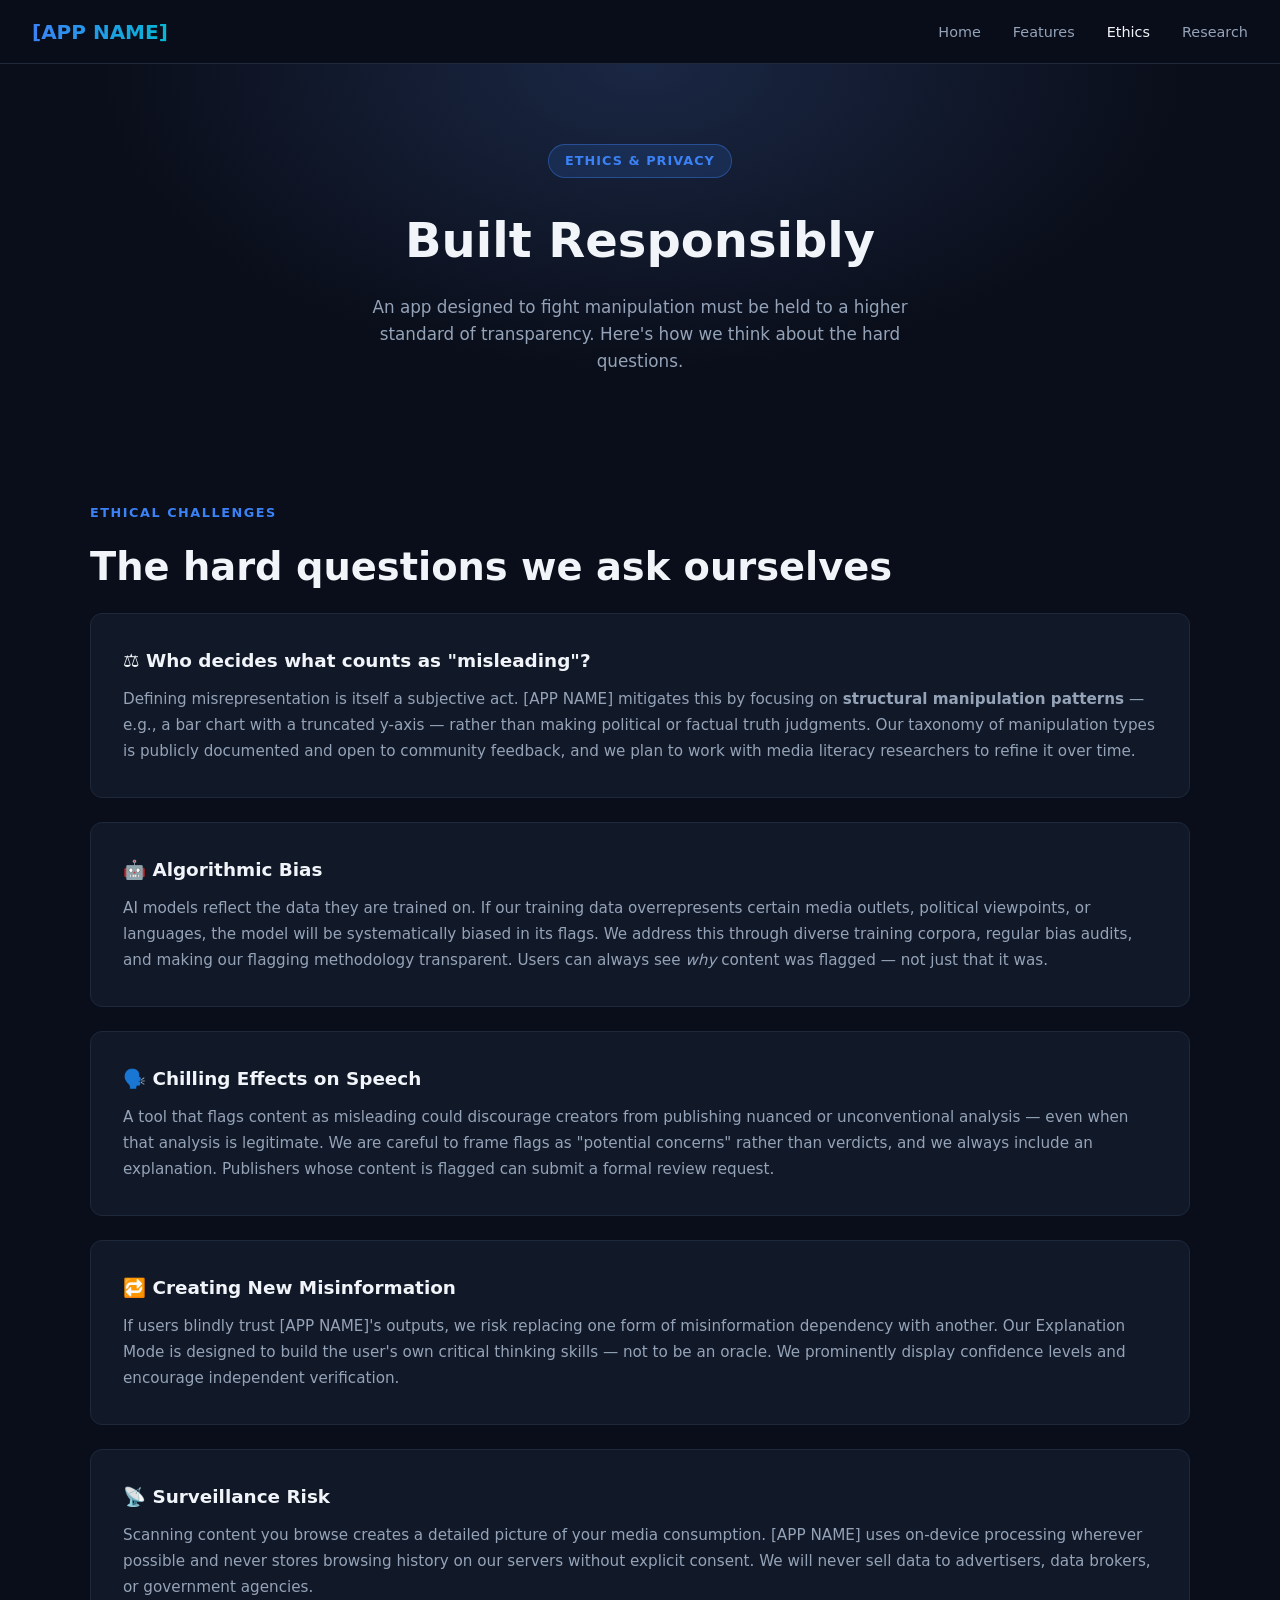
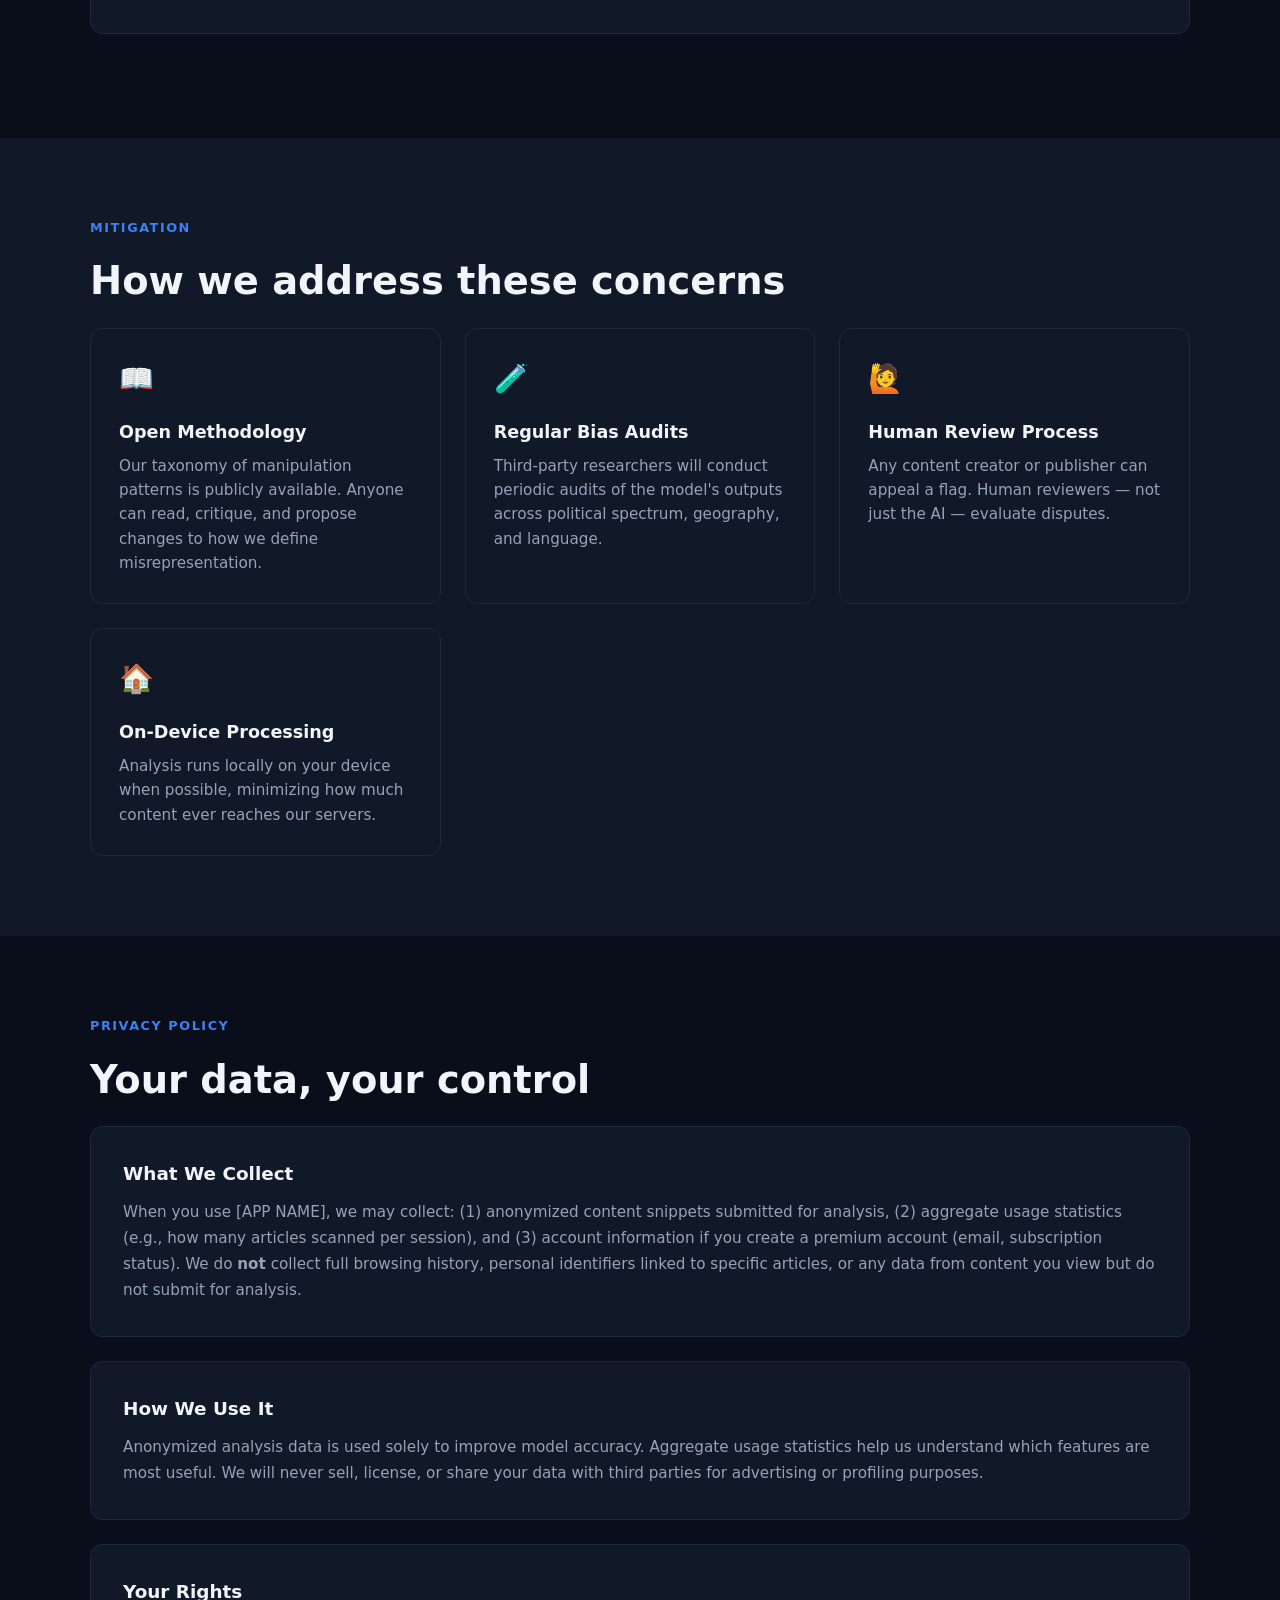
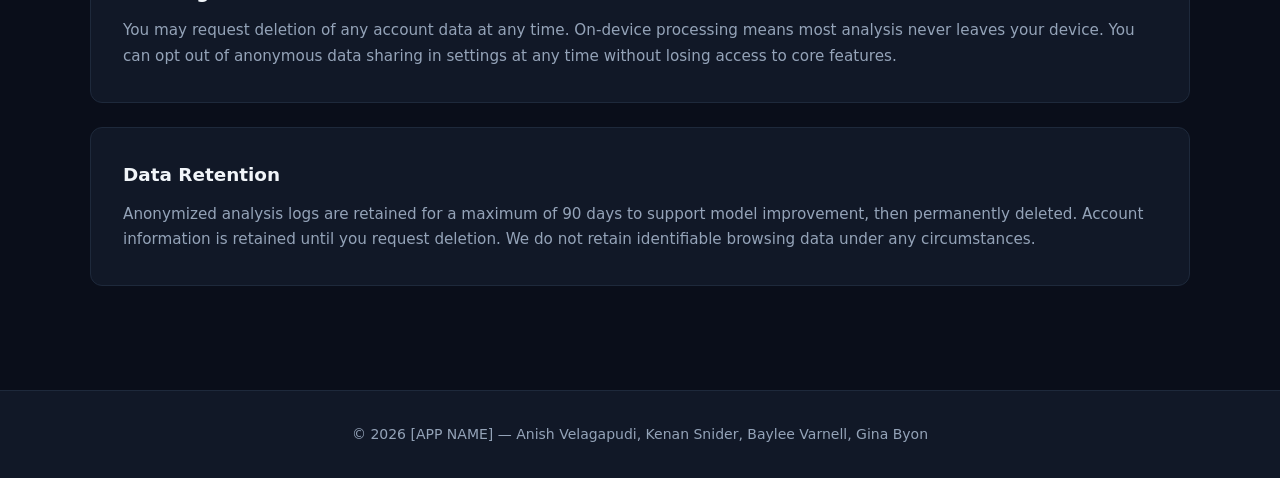
==== ethics.html @ 16d5914a "first commit" ====
<!DOCTYPE html>
<html lang="en">
<head>
  <meta charset="UTF-8" />
  <meta name="viewport" content="width=device-width, initial-scale=1.0" />
  <title>Ethics &amp; Privacy — [APP NAME]</title>
  <link rel="stylesheet" href="style.css" />
</head>
<body>

  <nav>
    <a href="index.html" class="nav-logo">[APP NAME]</a>
    <ul class="nav-links">
      <li><a href="index.html">Home</a></li>
      <li><a href="features.html">Features</a></li>
      <li><a href="ethics.html" class="active">Ethics</a></li>
      <li><a href="research.html">Research</a></li>
    </ul>
  </nav>

  <div class="page-header">
    <div class="hero-badge">Ethics &amp; Privacy</div>
    <h1>Built Responsibly</h1>
    <p>
      An app designed to fight manipulation must be held to a higher standard of transparency.
      Here's how we think about the hard questions.
    </p>
  </div>

  <!-- ETHICAL CHALLENGES -->
  <section>
    <div class="section-inner">
      <p class="section-label">Ethical Challenges</p>
      <h2 class="section-title">The hard questions we ask ourselves</h2>

      <div class="ethics-block">
        <h3>⚖️ Who decides what counts as "misleading"?</h3>
        <p>
          Defining misrepresentation is itself a subjective act. [APP NAME] mitigates this by focusing
          on <strong>structural manipulation patterns</strong> — e.g., a bar chart with a truncated y-axis — rather
          than making political or factual truth judgments. Our taxonomy of manipulation types is
          publicly documented and open to community feedback, and we plan to work with media
          literacy researchers to refine it over time.
        </p>
      </div>

      <div class="ethics-block">
        <h3>🤖 Algorithmic Bias</h3>
        <p>
          AI models reflect the data they are trained on. If our training data overrepresents certain
          media outlets, political viewpoints, or languages, the model will be systematically biased
          in its flags. We address this through diverse training corpora, regular bias audits, and
          making our flagging methodology transparent. Users can always see <em>why</em> content was flagged —
          not just that it was.
        </p>
      </div>

      <div class="ethics-block">
        <h3>🗣️ Chilling Effects on Speech</h3>
        <p>
          A tool that flags content as misleading could discourage creators from publishing nuanced or
          unconventional analysis — even when that analysis is legitimate. We are careful to frame
          flags as "potential concerns" rather than verdicts, and we always include an explanation.
          Publishers whose content is flagged can submit a formal review request.
        </p>
      </div>

      <div class="ethics-block">
        <h3>🔁 Creating New Misinformation</h3>
        <p>
          If users blindly trust [APP NAME]'s outputs, we risk replacing one form of misinformation
          dependency with another. Our Explanation Mode is designed to build the user's own critical
          thinking skills — not to be an oracle. We prominently display confidence levels and
          encourage independent verification.
        </p>
      </div>

      <div class="ethics-block">
        <h3>📡 Surveillance Risk</h3>
        <p>
          Scanning content you browse creates a detailed picture of your media consumption. [APP NAME]
          uses on-device processing wherever possible and never stores browsing history on our servers
          without explicit consent. We will never sell data to advertisers, data brokers, or
          government agencies.
        </p>
      </div>
    </div>
  </section>

  <!-- MITIGATION STRATEGIES -->
  <section class="alt-bg">
    <div class="section-inner">
      <p class="section-label">Mitigation</p>
      <h2 class="section-title">How we address these concerns</h2>
      <div class="card-grid">
        <div class="card">
          <div class="card-icon">📖</div>
          <h3>Open Methodology</h3>
          <p>Our taxonomy of manipulation patterns is publicly available. Anyone can read, critique, and propose changes to how we define misrepresentation.</p>
        </div>
        <div class="card">
          <div class="card-icon">🧪</div>
          <h3>Regular Bias Audits</h3>
          <p>Third-party researchers will conduct periodic audits of the model's outputs across political spectrum, geography, and language.</p>
        </div>
        <div class="card">
          <div class="card-icon">🙋</div>
          <h3>Human Review Process</h3>
          <p>Any content creator or publisher can appeal a flag. Human reviewers — not just the AI — evaluate disputes.</p>
        </div>
        <div class="card">
          <div class="card-icon">🏠</div>
          <h3>On-Device Processing</h3>
          <p>Analysis runs locally on your device when possible, minimizing how much content ever reaches our servers.</p>
        </div>
      </div>
    </div>
  </section>

  <!-- PRIVACY POLICY -->
  <section>
    <div class="section-inner">
      <p class="section-label">Privacy Policy</p>
      <h2 class="section-title">Your data, your control</h2>

      <div class="ethics-block">
        <h3>What We Collect</h3>
        <p>
          When you use [APP NAME], we may collect: (1) anonymized content snippets submitted for analysis,
          (2) aggregate usage statistics (e.g., how many articles scanned per session), and (3) account
          information if you create a premium account (email, subscription status). We do <strong>not</strong>
          collect full browsing history, personal identifiers linked to specific articles, or any data
          from content you view but do not submit for analysis.
        </p>
      </div>

      <div class="ethics-block">
        <h3>How We Use It</h3>
        <p>
          Anonymized analysis data is used solely to improve model accuracy. Aggregate usage statistics
          help us understand which features are most useful. We will never sell, license, or share
          your data with third parties for advertising or profiling purposes.
        </p>
      </div>

      <div class="ethics-block">
        <h3>Your Rights</h3>
        <p>
          You may request deletion of any account data at any time. On-device processing means most
          analysis never leaves your device. You can opt out of anonymous data sharing in settings
          at any time without losing access to core features.
        </p>
      </div>

      <div class="ethics-block">
        <h3>Data Retention</h3>
        <p>
          Anonymized analysis logs are retained for a maximum of 90 days to support model improvement,
          then permanently deleted. Account information is retained until you request deletion.
          We do not retain identifiable browsing data under any circumstances.
        </p>
      </div>
    </div>
  </section>

  <footer>
    <p>&copy; 2026 [APP NAME] — Anish Velagapudi, Kenan Snider, Baylee Varnell, Gina Byon</p>
  </footer>

</body>
</html>
---- style.css ----
* {
  margin: 0;
  padding: 0;
  box-sizing: border-box;
}

:root {
  --bg: #0a0e1a;
  --surface: #111827;
  --surface2: #1e2a3a;
  --accent: #3b82f6;
  --accent2: #06b6d4;
  --text: #f1f5f9;
  --muted: #94a3b8;
  --border: #1e293b;
}

body {
  font-family: 'Segoe UI', system-ui, -apple-system, sans-serif;
  background: var(--bg);
  color: var(--text);
  line-height: 1.6;
}

/* NAV */
nav {
  position: sticky;
  top: 0;
  z-index: 100;
  background: rgba(10, 14, 26, 0.92);
  backdrop-filter: blur(12px);
  border-bottom: 1px solid var(--border);
  display: flex;
  align-items: center;
  justify-content: space-between;
  padding: 0 2rem;
  height: 64px;
}

.nav-logo {
  font-size: 1.25rem;
  font-weight: 700;
  background: linear-gradient(90deg, var(--accent), var(--accent2));
  -webkit-background-clip: text;
  -webkit-text-fill-color: transparent;
  background-clip: text;
  text-decoration: none;
}

.nav-links {
  display: flex;
  gap: 2rem;
  list-style: none;
}

.nav-links a {
  color: var(--muted);
  text-decoration: none;
  font-size: 0.9rem;
  transition: color 0.2s;
}

.nav-links a:hover,
.nav-links a.active {
  color: var(--text);
}

/* HERO */
.hero {
  text-align: center;
  padding: 6rem 2rem 4rem;
  background: radial-gradient(ellipse at top, #1a2744 0%, var(--bg) 60%);
}

.hero-badge {
  display: inline-block;
  background: rgba(59, 130, 246, 0.15);
  border: 1px solid rgba(59, 130, 246, 0.4);
  color: var(--accent);
  font-size: 0.8rem;
  font-weight: 600;
  letter-spacing: 0.08em;
  text-transform: uppercase;
  padding: 0.35rem 1rem;
  border-radius: 99px;
  margin-bottom: 1.5rem;
}

.hero h1 {
  font-size: clamp(2.5rem, 6vw, 4.5rem);
  font-weight: 800;
  line-height: 1.1;
  margin-bottom: 1.25rem;
  background: linear-gradient(135deg, #fff 30%, var(--accent2));
  -webkit-background-clip: text;
  -webkit-text-fill-color: transparent;
  background-clip: text;
}

.hero p {
  font-size: 1.15rem;
  color: var(--muted);
  max-width: 600px;
  margin: 0 auto 2.5rem;
}

.btn-group {
  display: flex;
  gap: 1rem;
  justify-content: center;
  flex-wrap: wrap;
}

.btn {
  display: inline-block;
  padding: 0.75rem 1.75rem;
  border-radius: 8px;
  font-weight: 600;
  font-size: 0.95rem;
  text-decoration: none;
  transition: all 0.2s;
}

.btn-primary {
  background: var(--accent);
  color: #fff;
}

.btn-primary:hover {
  background: #2563eb;
  transform: translateY(-1px);
}

.btn-secondary {
  background: transparent;
  color: var(--text);
  border: 1px solid var(--border);
}

.btn-secondary:hover {
  border-color: var(--accent);
  color: var(--accent);
}

/* VIDEO PLACEHOLDER */
.video-section {
  max-width: 860px;
  margin: 0 auto;
  padding: 2rem 2rem 5rem;
}

.video-placeholder {
  width: 100%;
  aspect-ratio: 16/9;
  background: var(--surface);
  border: 2px dashed var(--border);
  border-radius: 16px;
  display: flex;
  flex-direction: column;
  align-items: center;
  justify-content: center;
  gap: 1rem;
  color: var(--muted);
}

.video-placeholder .play-icon {
  width: 64px;
  height: 64px;
  background: rgba(59, 130, 246, 0.15);
  border-radius: 50%;
  display: flex;
  align-items: center;
  justify-content: center;
  font-size: 1.75rem;
}

/* SECTIONS */
section {
  padding: 5rem 2rem;
}

.section-inner {
  max-width: 1100px;
  margin: 0 auto;
}

.section-label {
  font-size: 0.8rem;
  font-weight: 700;
  letter-spacing: 0.12em;
  text-transform: uppercase;
  color: var(--accent);
  margin-bottom: 0.75rem;
}

.section-title {
  font-size: clamp(1.75rem, 3vw, 2.5rem);
  font-weight: 700;
  margin-bottom: 1rem;
}

.section-desc {
  color: var(--muted);
  max-width: 560px;
  margin-bottom: 3rem;
  font-size: 1.05rem;
}

/* CARDS */
.card-grid {
  display: grid;
  grid-template-columns: repeat(auto-fit, minmax(280px, 1fr));
  gap: 1.5rem;
}

.card {
  background: var(--surface);
  border: 1px solid var(--border);
  border-radius: 12px;
  padding: 1.75rem;
  transition: border-color 0.2s, transform 0.2s;
}

.card:hover {
  border-color: var(--accent);
  transform: translateY(-2px);
}

.card-icon {
  font-size: 1.75rem;
  margin-bottom: 1rem;
}

.card h3 {
  font-size: 1.1rem;
  font-weight: 600;
  margin-bottom: 0.5rem;
}

.card p {
  color: var(--muted);
  font-size: 0.95rem;
}

/* TEAM */
.team-grid {
  display: grid;
  grid-template-columns: repeat(auto-fit, minmax(220px, 1fr));
  gap: 1.5rem;
}

.team-card {
  background: var(--surface);
  border: 1px solid var(--border);
  border-radius: 12px;
  padding: 2rem 1.5rem;
  text-align: center;
}

.avatar {
  width: 72px;
  height: 72px;
  border-radius: 50%;
  background: linear-gradient(135deg, var(--accent), var(--accent2));
  display: flex;
  align-items: center;
  justify-content: center;
  font-size: 1.5rem;
  font-weight: 700;
  margin: 0 auto 1rem;
}

.team-card h3 {
  font-size: 1rem;
  font-weight: 600;
  margin-bottom: 0.25rem;
}

.team-card p {
  color: var(--muted);
  font-size: 0.875rem;
}

/* CONTACT */
.contact-section {
  background: var(--surface);
  border-top: 1px solid var(--border);
}

.contact-grid {
  display: grid;
  grid-template-columns: repeat(auto-fit, minmax(240px, 1fr));
  gap: 2rem;
  margin-top: 2rem;
}

.contact-item h4 {
  font-size: 0.875rem;
  font-weight: 600;
  color: var(--muted);
  text-transform: uppercase;
  letter-spacing: 0.08em;
  margin-bottom: 0.5rem;
}

.contact-item p,
.contact-item a {
  color: var(--text);
  text-decoration: none;
  font-size: 0.95rem;
}

.contact-item a:hover {
  color: var(--accent);
}

/* ALTERNATING SECTIONS */
.alt-bg {
  background: var(--surface);
}

/* PAGE HEADERS */
.page-header {
  padding: 5rem 2rem 3rem;
  background: radial-gradient(ellipse at top, #1a2744 0%, var(--bg) 60%);
  text-align: center;
}

.page-header h1 {
  font-size: clamp(2rem, 4vw, 3rem);
  font-weight: 800;
  margin-bottom: 1rem;
}

.page-header p {
  color: var(--muted);
  max-width: 540px;
  margin: 0 auto;
  font-size: 1.05rem;
}

/* FAQ */
.faq-list {
  display: flex;
  flex-direction: column;
  gap: 1rem;
  max-width: 760px;
}

.faq-item {
  background: var(--surface);
  border: 1px solid var(--border);
  border-radius: 10px;
  padding: 1.5rem;
}

.faq-item h4 {
  font-size: 1rem;
  font-weight: 600;
  margin-bottom: 0.5rem;
}

.faq-item p {
  color: var(--muted);
  font-size: 0.95rem;
}

/* HOW IT WORKS */
.steps {
  display: flex;
  flex-direction: column;
  gap: 1.5rem;
  max-width: 700px;
}

.step {
  display: flex;
  gap: 1.5rem;
  align-items: flex-start;
}

.step-num {
  flex-shrink: 0;
  width: 40px;
  height: 40px;
  border-radius: 50%;
  background: linear-gradient(135deg, var(--accent), var(--accent2));
  display: flex;
  align-items: center;
  justify-content: center;
  font-weight: 700;
  font-size: 0.9rem;
}

.step-content h4 {
  font-size: 1rem;
  font-weight: 600;
  margin-bottom: 0.25rem;
}

.step-content p {
  color: var(--muted);
  font-size: 0.95rem;
}

/* ETHICS */
.ethics-block {
  background: var(--surface);
  border: 1px solid var(--border);
  border-radius: 12px;
  padding: 2rem;
  margin-bottom: 1.5rem;
}

.ethics-block h3 {
  font-size: 1.15rem;
  font-weight: 600;
  margin-bottom: 0.75rem;
}

.ethics-block p {
  color: var(--muted);
  font-size: 0.95rem;
  line-height: 1.7;
}

/* RESEARCH */
.research-content {
  max-width: 800px;
}

.research-content h2 {
  font-size: 1.4rem;
  font-weight: 700;
  margin: 2.5rem 0 0.75rem;
  color: var(--accent2);
}

.research-content h2:first-child {
  margin-top: 0;
}

.research-content p {
  color: var(--muted);
  font-size: 0.975rem;
  line-height: 1.8;
  margin-bottom: 1rem;
}

.research-content a {
  color: var(--accent);
  text-decoration: underline;
}

.research-content .finding-label {
  font-size: 0.75rem;
  font-weight: 700;
  letter-spacing: 0.1em;
  text-transform: uppercase;
  color: var(--accent);
  margin-bottom: 0.4rem;
}

.sources-list {
  list-style: none;
  display: flex;
  flex-direction: column;
  gap: 0.75rem;
}

.sources-list li a {
  color: var(--accent);
  text-decoration: underline;
  font-size: 0.9rem;
  word-break: break-all;
}

/* STAT HIGHLIGHTS */
.stats-row {
  display: grid;
  grid-template-columns: repeat(auto-fit, minmax(180px, 1fr));
  gap: 1.5rem;
  margin: 3rem 0;
}

.stat-box {
  background: var(--surface);
  border: 1px solid var(--border);
  border-radius: 12px;
  padding: 1.5rem;
  text-align: center;
}

.stat-box .stat-num {
  font-size: 2.25rem;
  font-weight: 800;
  background: linear-gradient(90deg, var(--accent), var(--accent2));
  -webkit-background-clip: text;
  -webkit-text-fill-color: transparent;
  background-clip: text;
}

.stat-box .stat-label {
  font-size: 0.85rem;
  color: var(--muted);
  margin-top: 0.25rem;
}

/* FOOTER */
footer {
  background: var(--surface);
  border-top: 1px solid var(--border);
  padding: 2rem;
  text-align: center;
  color: var(--muted);
  font-size: 0.875rem;
}
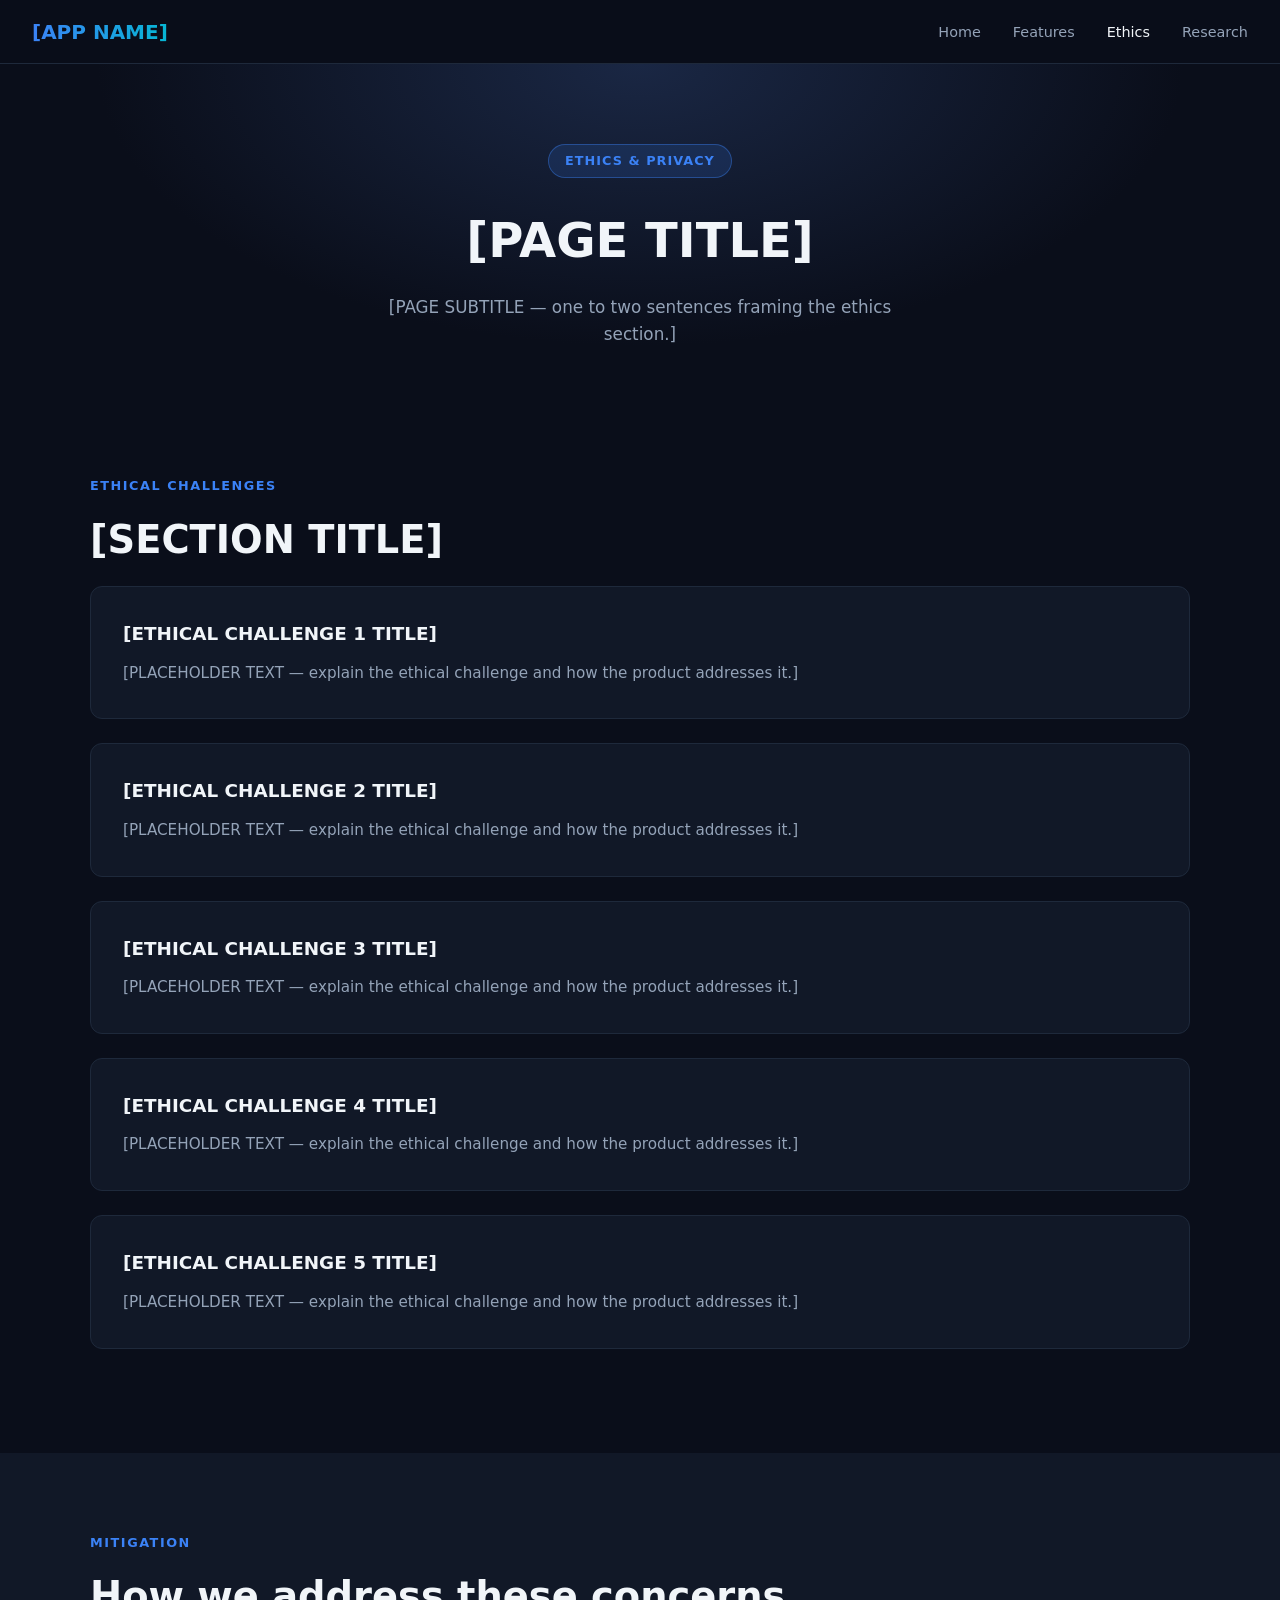
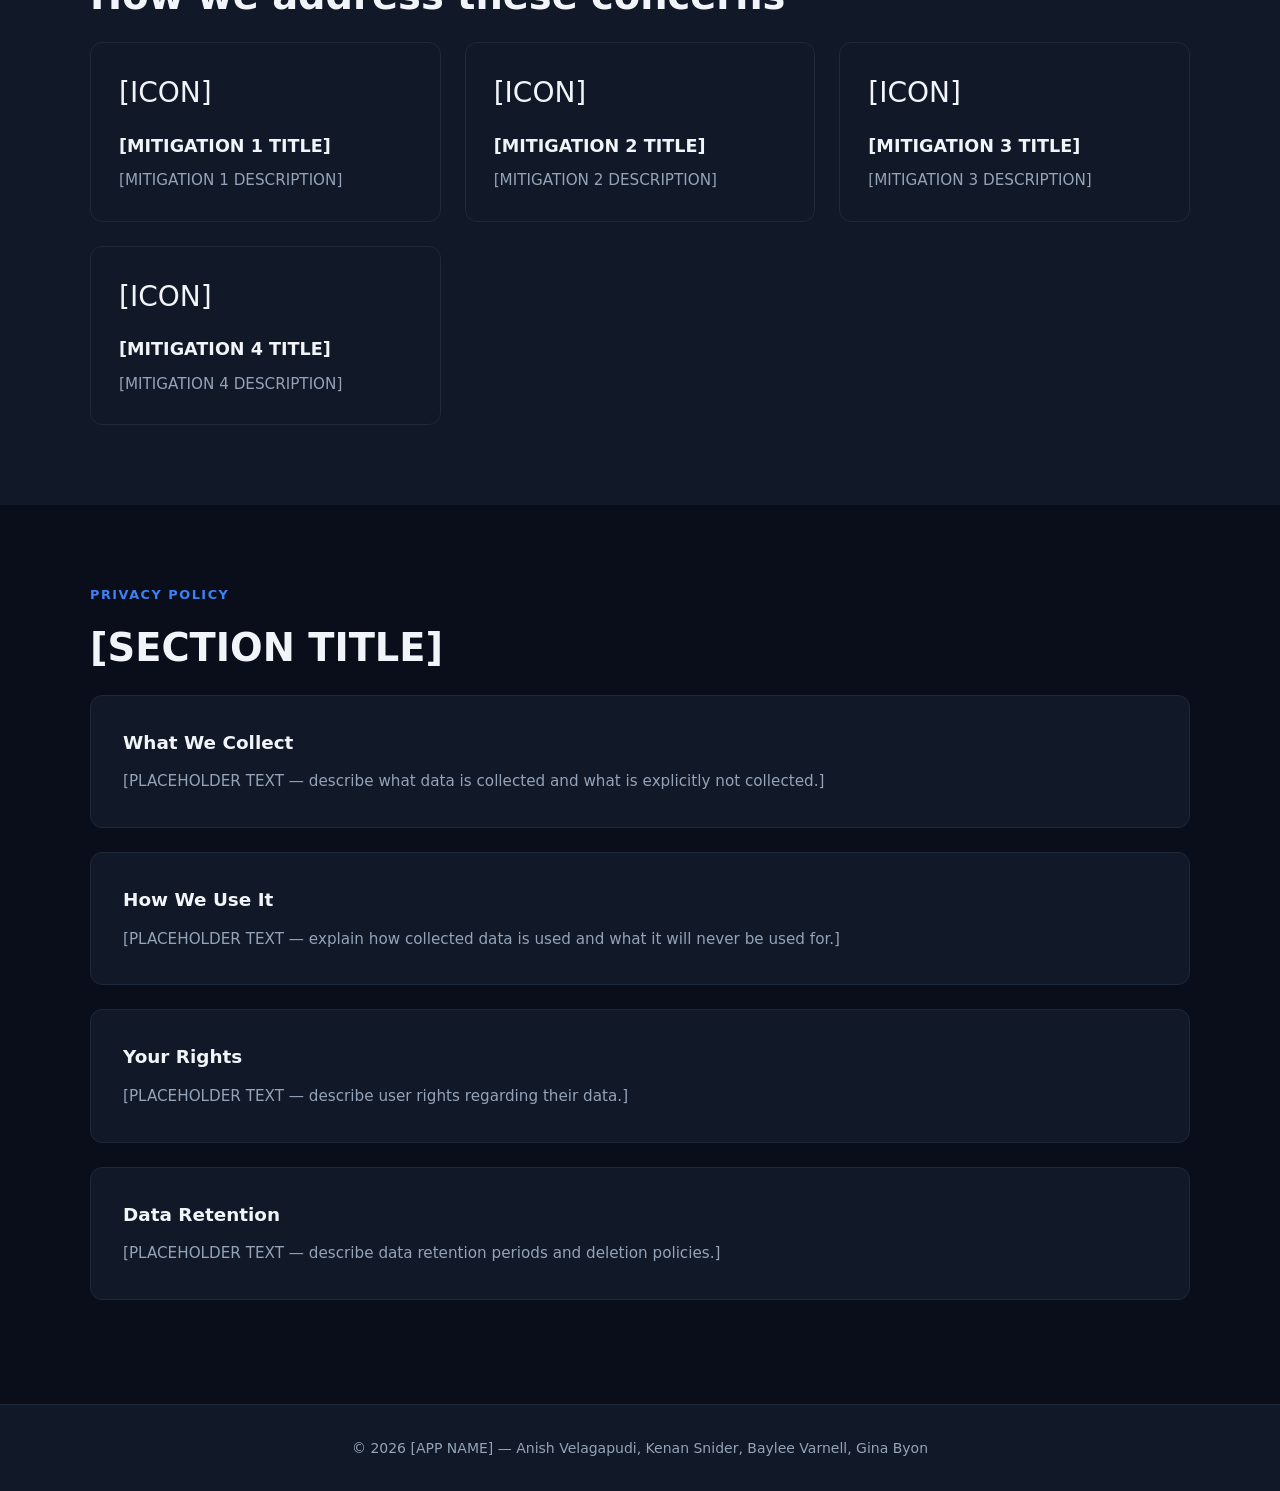
==== commit c4cdc8f4: "Claude Code filled out everything so new commit with it undone" ====
--- a/ethics.html
+++ b/ethics.html
@@ -20,69 +20,39 @@
 
   <div class="page-header">
     <div class="hero-badge">Ethics &amp; Privacy</div>
-    <h1>Built Responsibly</h1>
-    <p>
-      An app designed to fight manipulation must be held to a higher standard of transparency.
-      Here's how we think about the hard questions.
-    </p>
+    <h1>[PAGE TITLE]</h1>
+    <p>[PAGE SUBTITLE — one to two sentences framing the ethics section.]</p>
   </div>
 
   <!-- ETHICAL CHALLENGES -->
   <section>
     <div class="section-inner">
       <p class="section-label">Ethical Challenges</p>
-      <h2 class="section-title">The hard questions we ask ourselves</h2>
+      <h2 class="section-title">[SECTION TITLE]</h2>
 
       <div class="ethics-block">
-        <h3>⚖️ Who decides what counts as "misleading"?</h3>
-        <p>
-          Defining misrepresentation is itself a subjective act. [APP NAME] mitigates this by focusing
-          on <strong>structural manipulation patterns</strong> — e.g., a bar chart with a truncated y-axis — rather
-          than making political or factual truth judgments. Our taxonomy of manipulation types is
-          publicly documented and open to community feedback, and we plan to work with media
-          literacy researchers to refine it over time.
-        </p>
+        <h3>[ETHICAL CHALLENGE 1 TITLE]</h3>
+        <p>[PLACEHOLDER TEXT — explain the ethical challenge and how the product addresses it.]</p>
       </div>
 
       <div class="ethics-block">
-        <h3>🤖 Algorithmic Bias</h3>
-        <p>
-          AI models reflect the data they are trained on. If our training data overrepresents certain
-          media outlets, political viewpoints, or languages, the model will be systematically biased
-          in its flags. We address this through diverse training corpora, regular bias audits, and
-          making our flagging methodology transparent. Users can always see <em>why</em> content was flagged —
-          not just that it was.
-        </p>
+        <h3>[ETHICAL CHALLENGE 2 TITLE]</h3>
+        <p>[PLACEHOLDER TEXT — explain the ethical challenge and how the product addresses it.]</p>
       </div>
 
       <div class="ethics-block">
-        <h3>🗣️ Chilling Effects on Speech</h3>
-        <p>
-          A tool that flags content as misleading could discourage creators from publishing nuanced or
-          unconventional analysis — even when that analysis is legitimate. We are careful to frame
-          flags as "potential concerns" rather than verdicts, and we always include an explanation.
-          Publishers whose content is flagged can submit a formal review request.
-        </p>
+        <h3>[ETHICAL CHALLENGE 3 TITLE]</h3>
+        <p>[PLACEHOLDER TEXT — explain the ethical challenge and how the product addresses it.]</p>
       </div>
 
       <div class="ethics-block">
-        <h3>🔁 Creating New Misinformation</h3>
-        <p>
-          If users blindly trust [APP NAME]'s outputs, we risk replacing one form of misinformation
-          dependency with another. Our Explanation Mode is designed to build the user's own critical
-          thinking skills — not to be an oracle. We prominently display confidence levels and
-          encourage independent verification.
-        </p>
+        <h3>[ETHICAL CHALLENGE 4 TITLE]</h3>
+        <p>[PLACEHOLDER TEXT — explain the ethical challenge and how the product addresses it.]</p>
       </div>
 
       <div class="ethics-block">
-        <h3>📡 Surveillance Risk</h3>
-        <p>
-          Scanning content you browse creates a detailed picture of your media consumption. [APP NAME]
-          uses on-device processing wherever possible and never stores browsing history on our servers
-          without explicit consent. We will never sell data to advertisers, data brokers, or
-          government agencies.
-        </p>
+        <h3>[ETHICAL CHALLENGE 5 TITLE]</h3>
+        <p>[PLACEHOLDER TEXT — explain the ethical challenge and how the product addresses it.]</p>
       </div>
     </div>
   </section>
@@ -94,24 +64,24 @@
       <h2 class="section-title">How we address these concerns</h2>
       <div class="card-grid">
         <div class="card">
-          <div class="card-icon">📖</div>
-          <h3>Open Methodology</h3>
-          <p>Our taxonomy of manipulation patterns is publicly available. Anyone can read, critique, and propose changes to how we define misrepresentation.</p>
+          <div class="card-icon">[ICON]</div>
+          <h3>[MITIGATION 1 TITLE]</h3>
+          <p>[MITIGATION 1 DESCRIPTION]</p>
         </div>
         <div class="card">
-          <div class="card-icon">🧪</div>
-          <h3>Regular Bias Audits</h3>
-          <p>Third-party researchers will conduct periodic audits of the model's outputs across political spectrum, geography, and language.</p>
+          <div class="card-icon">[ICON]</div>
+          <h3>[MITIGATION 2 TITLE]</h3>
+          <p>[MITIGATION 2 DESCRIPTION]</p>
         </div>
         <div class="card">
-          <div class="card-icon">🙋</div>
-          <h3>Human Review Process</h3>
-          <p>Any content creator or publisher can appeal a flag. Human reviewers — not just the AI — evaluate disputes.</p>
+          <div class="card-icon">[ICON]</div>
+          <h3>[MITIGATION 3 TITLE]</h3>
+          <p>[MITIGATION 3 DESCRIPTION]</p>
         </div>
         <div class="card">
-          <div class="card-icon">🏠</div>
-          <h3>On-Device Processing</h3>
-          <p>Analysis runs locally on your device when possible, minimizing how much content ever reaches our servers.</p>
+          <div class="card-icon">[ICON]</div>
+          <h3>[MITIGATION 4 TITLE]</h3>
+          <p>[MITIGATION 4 DESCRIPTION]</p>
         </div>
       </div>
     </div>
@@ -121,44 +91,26 @@
   <section>
     <div class="section-inner">
       <p class="section-label">Privacy Policy</p>
-      <h2 class="section-title">Your data, your control</h2>
+      <h2 class="section-title">[SECTION TITLE]</h2>
 
       <div class="ethics-block">
         <h3>What We Collect</h3>
-        <p>
-          When you use [APP NAME], we may collect: (1) anonymized content snippets submitted for analysis,
-          (2) aggregate usage statistics (e.g., how many articles scanned per session), and (3) account
-          information if you create a premium account (email, subscription status). We do <strong>not</strong>
-          collect full browsing history, personal identifiers linked to specific articles, or any data
-          from content you view but do not submit for analysis.
-        </p>
+        <p>[PLACEHOLDER TEXT — describe what data is collected and what is explicitly not collected.]</p>
       </div>
 
       <div class="ethics-block">
         <h3>How We Use It</h3>
-        <p>
-          Anonymized analysis data is used solely to improve model accuracy. Aggregate usage statistics
-          help us understand which features are most useful. We will never sell, license, or share
-          your data with third parties for advertising or profiling purposes.
-        </p>
+        <p>[PLACEHOLDER TEXT — explain how collected data is used and what it will never be used for.]</p>
       </div>
 
       <div class="ethics-block">
         <h3>Your Rights</h3>
-        <p>
-          You may request deletion of any account data at any time. On-device processing means most
-          analysis never leaves your device. You can opt out of anonymous data sharing in settings
-          at any time without losing access to core features.
-        </p>
+        <p>[PLACEHOLDER TEXT — describe user rights regarding their data.]</p>
       </div>
 
       <div class="ethics-block">
         <h3>Data Retention</h3>
-        <p>
-          Anonymized analysis logs are retained for a maximum of 90 days to support model improvement,
-          then permanently deleted. Account information is retained until you request deletion.
-          We do not retain identifiable browsing data under any circumstances.
-        </p>
+        <p>[PLACEHOLDER TEXT — describe data retention periods and deletion policies.]</p>
       </div>
     </div>
   </section>
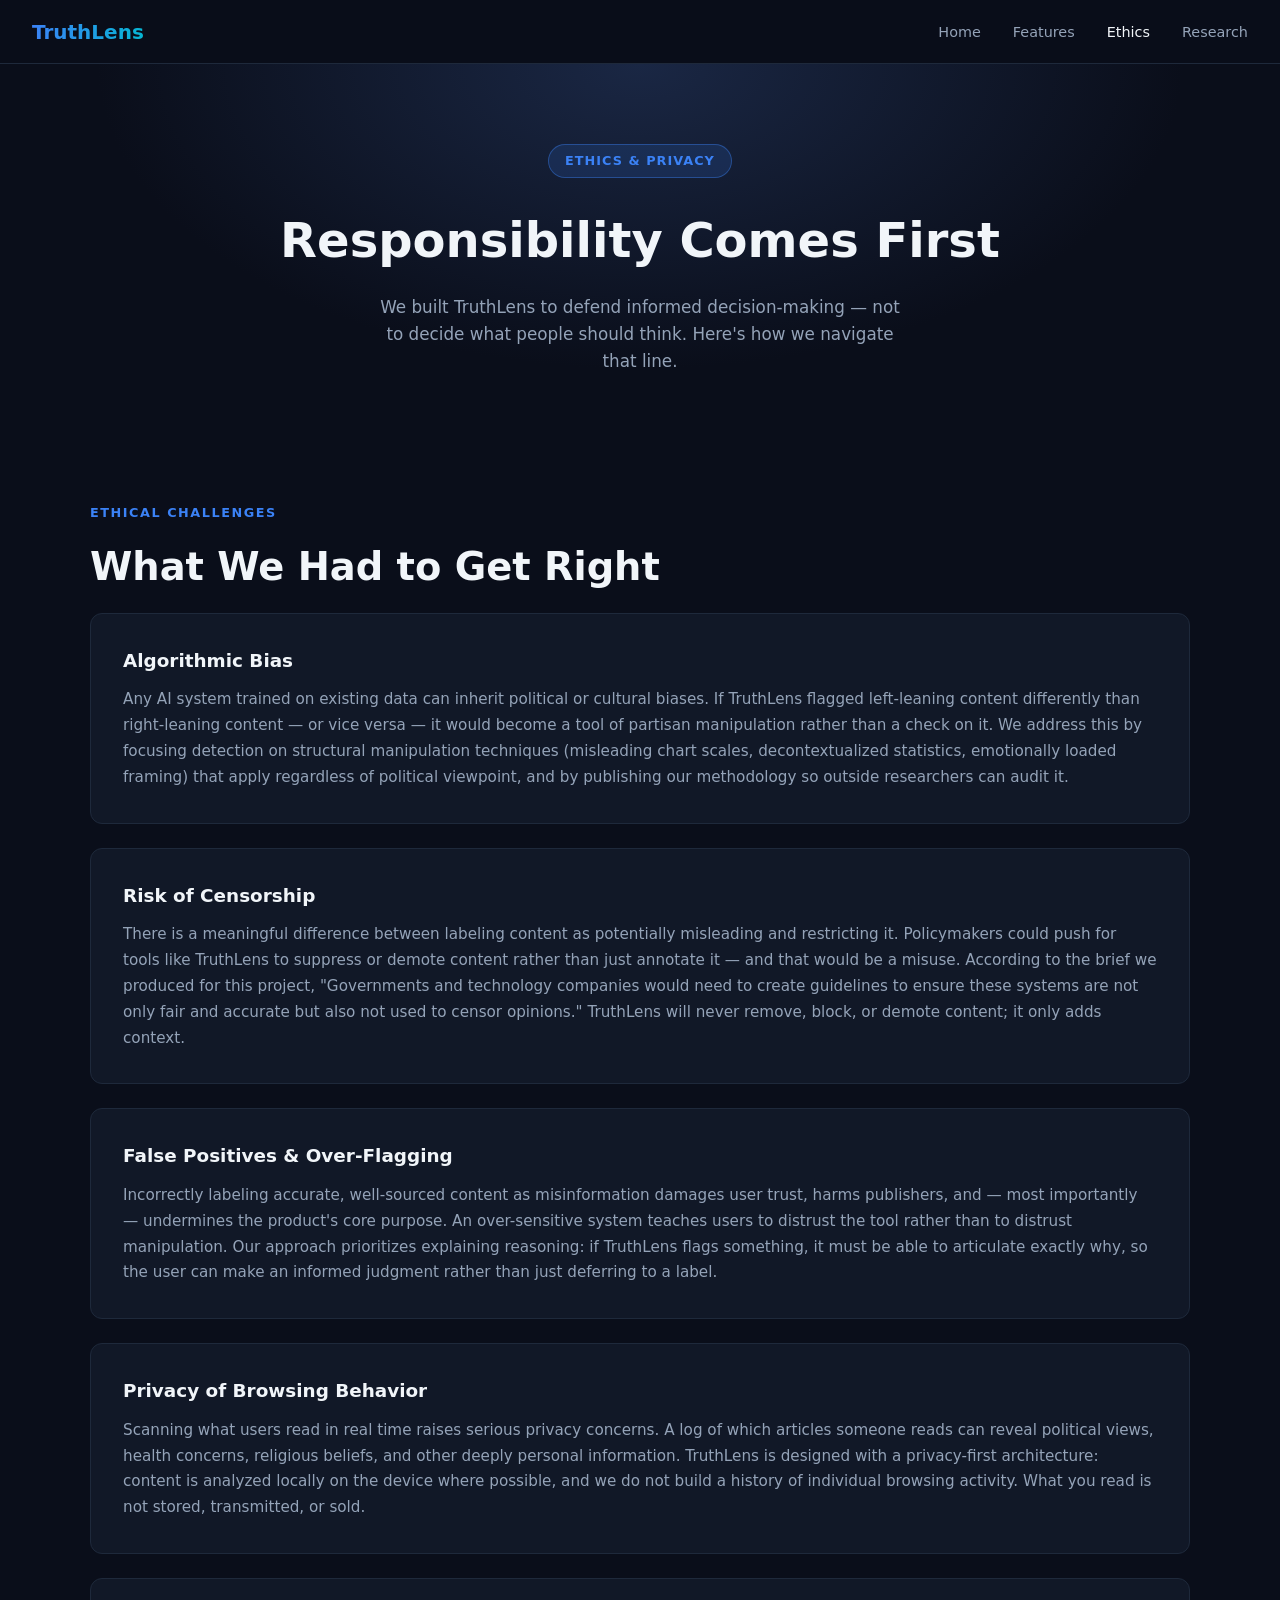
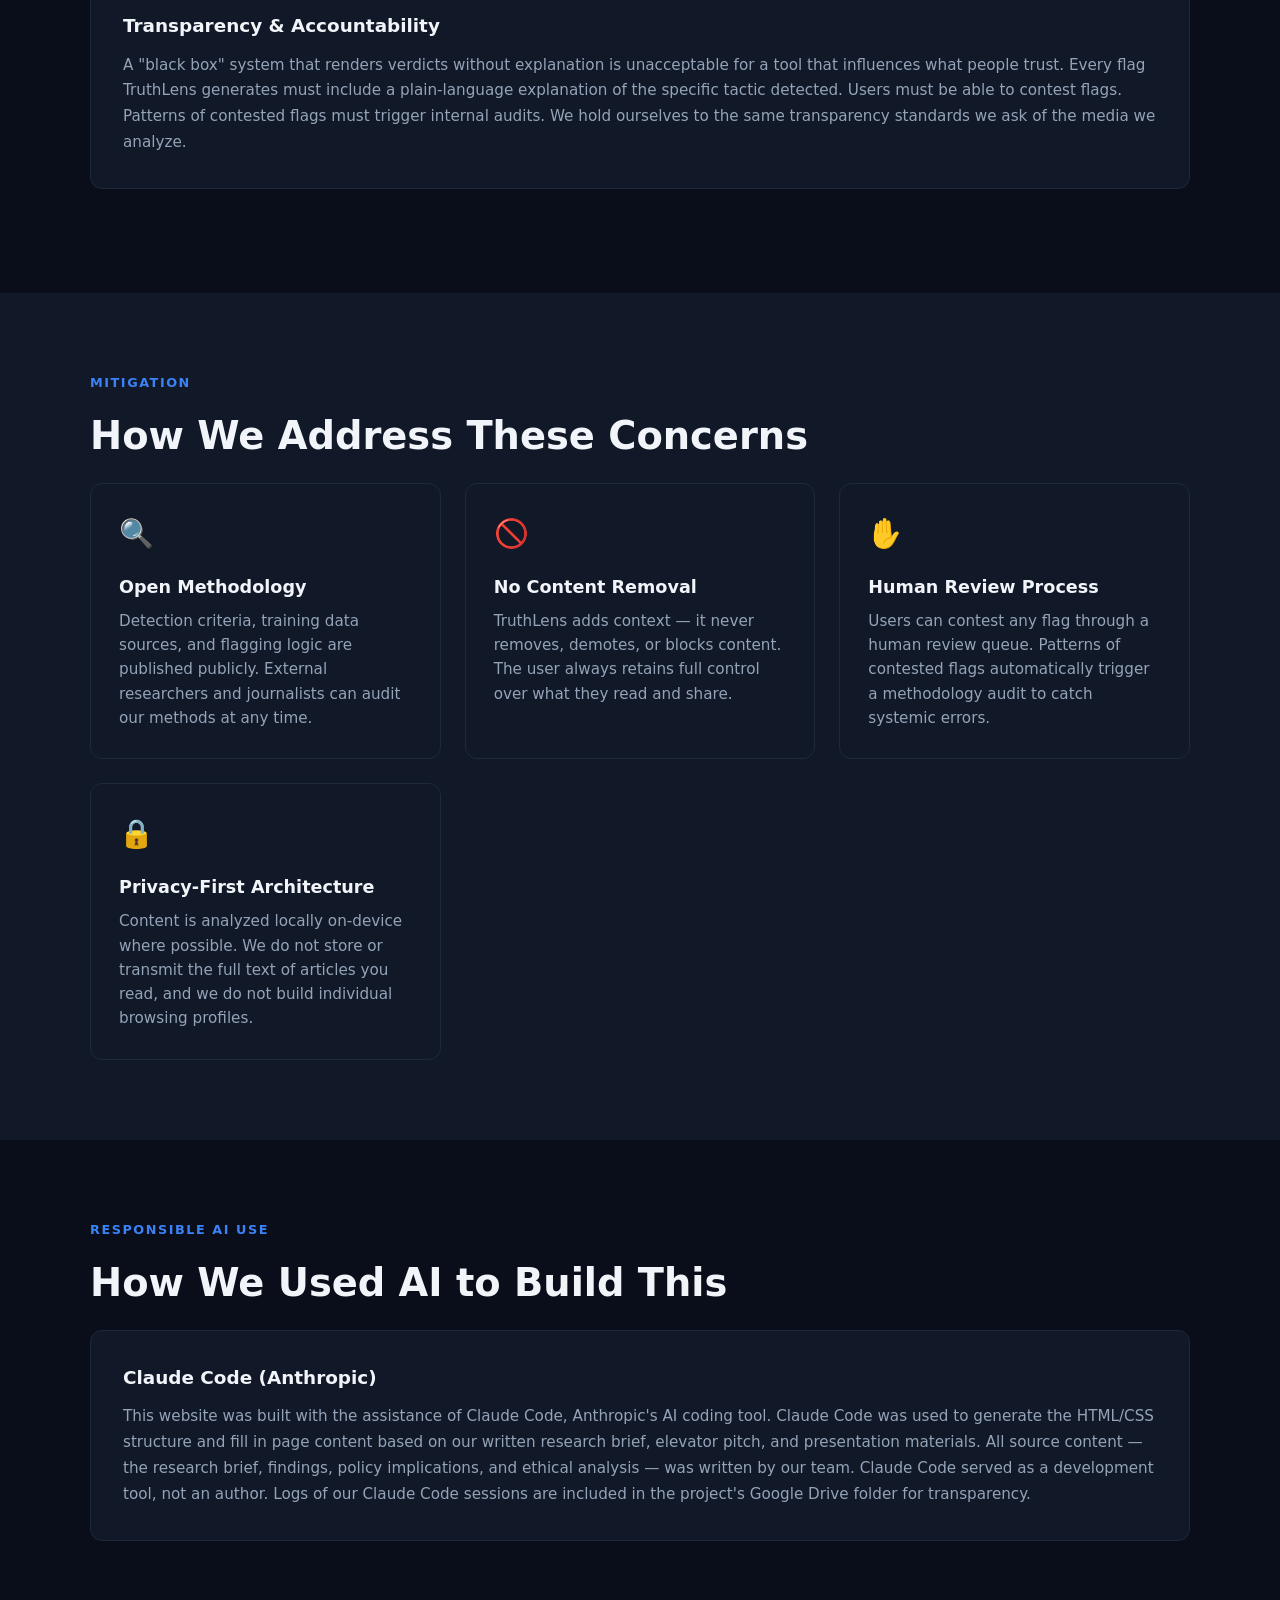
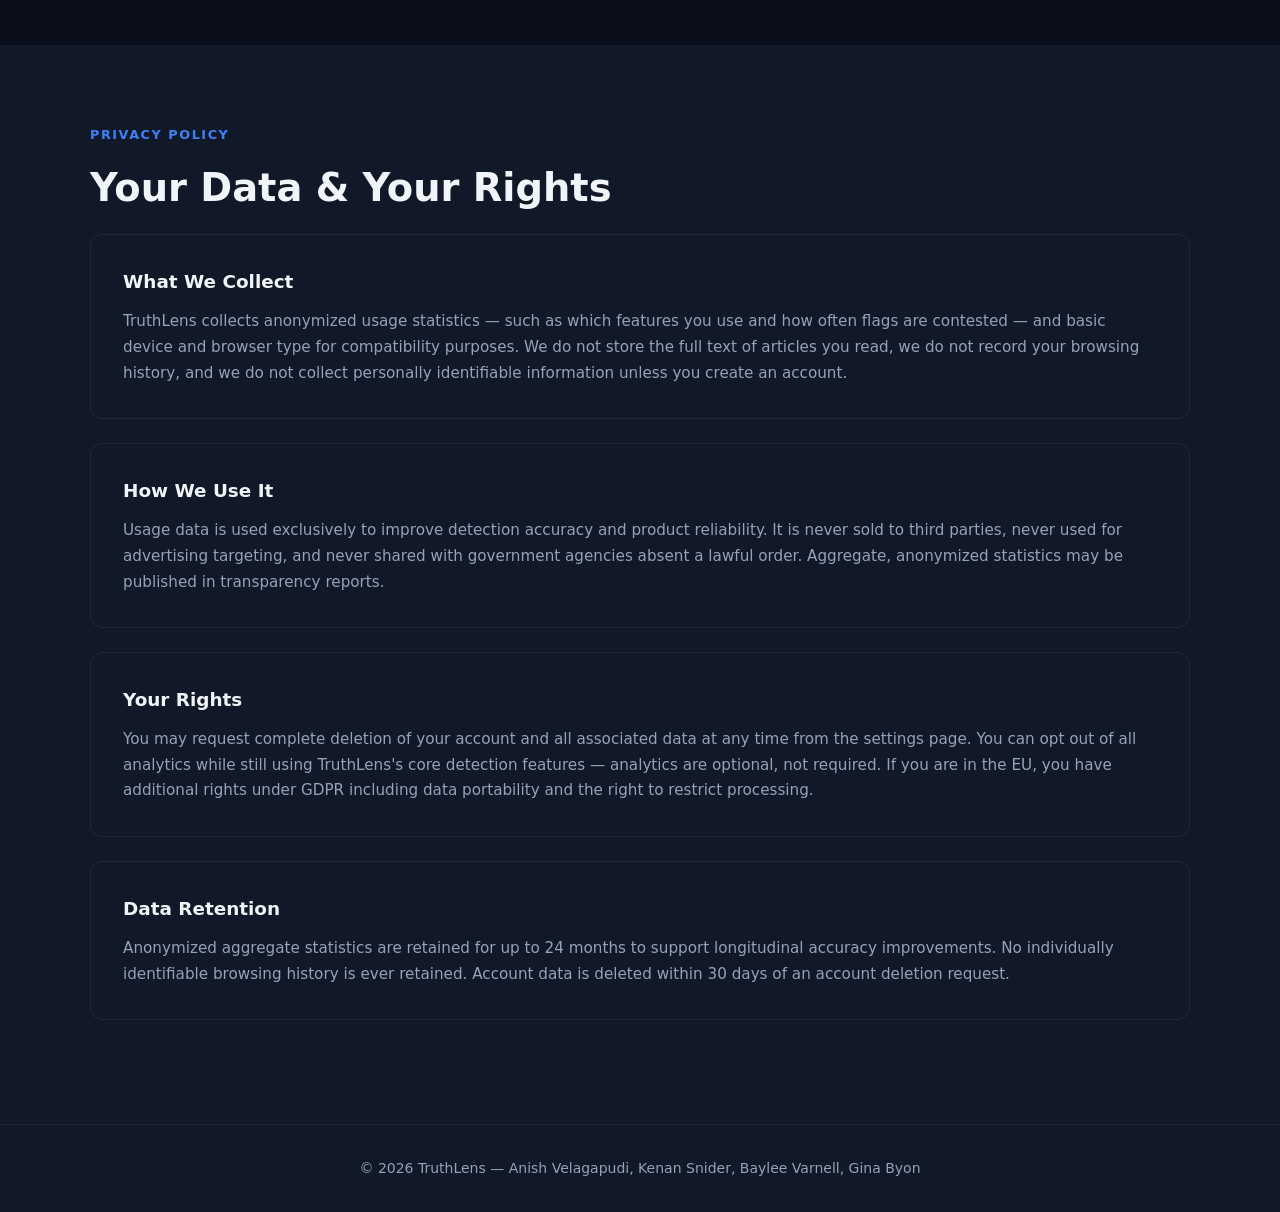
==== commit 10665767: "Unadded files as well as updated website" ====
--- a/ethics.html
+++ b/ethics.html
@@ -3,13 +3,13 @@
 <head>
   <meta charset="UTF-8" />
   <meta name="viewport" content="width=device-width, initial-scale=1.0" />
-  <title>Ethics &amp; Privacy — [APP NAME]</title>
+  <title>Ethics &amp; Privacy — TruthLens</title>
   <link rel="stylesheet" href="style.css" />
 </head>
 <body>
 
   <nav>
-    <a href="index.html" class="nav-logo">[APP NAME]</a>
+    <a href="index.html" class="nav-logo">TruthLens</a>
     <ul class="nav-links">
       <li><a href="index.html">Home</a></li>
       <li><a href="features.html">Features</a></li>
@@ -20,39 +20,39 @@
 
   <div class="page-header">
     <div class="hero-badge">Ethics &amp; Privacy</div>
-    <h1>[PAGE TITLE]</h1>
-    <p>[PAGE SUBTITLE — one to two sentences framing the ethics section.]</p>
+    <h1>Responsibility Comes First</h1>
+    <p>We built TruthLens to defend informed decision-making — not to decide what people should think. Here's how we navigate that line.</p>
   </div>
 
   <!-- ETHICAL CHALLENGES -->
   <section>
     <div class="section-inner">
       <p class="section-label">Ethical Challenges</p>
-      <h2 class="section-title">[SECTION TITLE]</h2>
+      <h2 class="section-title">What We Had to Get Right</h2>
 
       <div class="ethics-block">
-        <h3>[ETHICAL CHALLENGE 1 TITLE]</h3>
-        <p>[PLACEHOLDER TEXT — explain the ethical challenge and how the product addresses it.]</p>
+        <h3>Algorithmic Bias</h3>
+        <p>Any AI system trained on existing data can inherit political or cultural biases. If TruthLens flagged left-leaning content differently than right-leaning content — or vice versa — it would become a tool of partisan manipulation rather than a check on it. We address this by focusing detection on structural manipulation techniques (misleading chart scales, decontextualized statistics, emotionally loaded framing) that apply regardless of political viewpoint, and by publishing our methodology so outside researchers can audit it.</p>
       </div>
 
       <div class="ethics-block">
-        <h3>[ETHICAL CHALLENGE 2 TITLE]</h3>
-        <p>[PLACEHOLDER TEXT — explain the ethical challenge and how the product addresses it.]</p>
+        <h3>Risk of Censorship</h3>
+        <p>There is a meaningful difference between labeling content as potentially misleading and restricting it. Policymakers could push for tools like TruthLens to suppress or demote content rather than just annotate it — and that would be a misuse. According to the brief we produced for this project, "Governments and technology companies would need to create guidelines to ensure these systems are not only fair and accurate but also not used to censor opinions." TruthLens will never remove, block, or demote content; it only adds context.</p>
       </div>
 
       <div class="ethics-block">
-        <h3>[ETHICAL CHALLENGE 3 TITLE]</h3>
-        <p>[PLACEHOLDER TEXT — explain the ethical challenge and how the product addresses it.]</p>
+        <h3>False Positives &amp; Over-Flagging</h3>
+        <p>Incorrectly labeling accurate, well-sourced content as misinformation damages user trust, harms publishers, and — most importantly — undermines the product's core purpose. An over-sensitive system teaches users to distrust the tool rather than to distrust manipulation. Our approach prioritizes explaining reasoning: if TruthLens flags something, it must be able to articulate exactly why, so the user can make an informed judgment rather than just deferring to a label.</p>
       </div>
 
       <div class="ethics-block">
-        <h3>[ETHICAL CHALLENGE 4 TITLE]</h3>
-        <p>[PLACEHOLDER TEXT — explain the ethical challenge and how the product addresses it.]</p>
+        <h3>Privacy of Browsing Behavior</h3>
+        <p>Scanning what users read in real time raises serious privacy concerns. A log of which articles someone reads can reveal political views, health concerns, religious beliefs, and other deeply personal information. TruthLens is designed with a privacy-first architecture: content is analyzed locally on the device where possible, and we do not build a history of individual browsing activity. What you read is not stored, transmitted, or sold.</p>
       </div>
 
       <div class="ethics-block">
-        <h3>[ETHICAL CHALLENGE 5 TITLE]</h3>
-        <p>[PLACEHOLDER TEXT — explain the ethical challenge and how the product addresses it.]</p>
+        <h3>Transparency &amp; Accountability</h3>
+        <p>A "black box" system that renders verdicts without explanation is unacceptable for a tool that influences what people trust. Every flag TruthLens generates must include a plain-language explanation of the specific tactic detected. Users must be able to contest flags. Patterns of contested flags must trigger internal audits. We hold ourselves to the same transparency standards we ask of the media we analyze.</p>
       </div>
     </div>
   </section>
@@ -61,62 +61,74 @@
   <section class="alt-bg">
     <div class="section-inner">
       <p class="section-label">Mitigation</p>
-      <h2 class="section-title">How we address these concerns</h2>
+      <h2 class="section-title">How We Address These Concerns</h2>
       <div class="card-grid">
         <div class="card">
-          <div class="card-icon">[ICON]</div>
-          <h3>[MITIGATION 1 TITLE]</h3>
-          <p>[MITIGATION 1 DESCRIPTION]</p>
+          <div class="card-icon">🔍</div>
+          <h3>Open Methodology</h3>
+          <p>Detection criteria, training data sources, and flagging logic are published publicly. External researchers and journalists can audit our methods at any time.</p>
         </div>
         <div class="card">
-          <div class="card-icon">[ICON]</div>
-          <h3>[MITIGATION 2 TITLE]</h3>
-          <p>[MITIGATION 2 DESCRIPTION]</p>
+          <div class="card-icon">🚫</div>
+          <h3>No Content Removal</h3>
+          <p>TruthLens adds context — it never removes, demotes, or blocks content. The user always retains full control over what they read and share.</p>
         </div>
         <div class="card">
-          <div class="card-icon">[ICON]</div>
-          <h3>[MITIGATION 3 TITLE]</h3>
-          <p>[MITIGATION 3 DESCRIPTION]</p>
+          <div class="card-icon">✋</div>
+          <h3>Human Review Process</h3>
+          <p>Users can contest any flag through a human review queue. Patterns of contested flags automatically trigger a methodology audit to catch systemic errors.</p>
         </div>
         <div class="card">
-          <div class="card-icon">[ICON]</div>
-          <h3>[MITIGATION 4 TITLE]</h3>
-          <p>[MITIGATION 4 DESCRIPTION]</p>
+          <div class="card-icon">🔒</div>
+          <h3>Privacy-First Architecture</h3>
+          <p>Content is analyzed locally on-device where possible. We do not store or transmit the full text of articles you read, and we do not build individual browsing profiles.</p>
         </div>
       </div>
     </div>
   </section>
 
-  <!-- PRIVACY POLICY -->
+  <!-- RESPONSIBLE AI USE -->
   <section>
     <div class="section-inner">
+      <p class="section-label">Responsible AI Use</p>
+      <h2 class="section-title">How We Used AI to Build This</h2>
+      <div class="ethics-block">
+        <h3>Claude Code (Anthropic)</h3>
+        <p>This website was built with the assistance of Claude Code, Anthropic's AI coding tool. Claude Code was used to generate the HTML/CSS structure and fill in page content based on our written research brief, elevator pitch, and presentation materials. All source content — the research brief, findings, policy implications, and ethical analysis — was written by our team. Claude Code served as a development tool, not an author. Logs of our Claude Code sessions are included in the project's Google Drive folder for transparency.</p>
+      </div>
+    </div>
+  </section>
+
+  <!-- PRIVACY POLICY -->
+  <section class="alt-bg">
+    <div class="section-inner">
       <p class="section-label">Privacy Policy</p>
-      <h2 class="section-title">[SECTION TITLE]</h2>
+      <h2 class="section-title">Your Data &amp; Your Rights</h2>
 
       <div class="ethics-block">
         <h3>What We Collect</h3>
-        <p>[PLACEHOLDER TEXT — describe what data is collected and what is explicitly not collected.]</p>
+        <p>TruthLens collects anonymized usage statistics — such as which features you use and how often flags are contested — and basic device and browser type for compatibility purposes. We do not store the full text of articles you read, we do not record your browsing history, and we do not collect personally identifiable information unless you create an account.</p>
       </div>
 
       <div class="ethics-block">
         <h3>How We Use It</h3>
-        <p>[PLACEHOLDER TEXT — explain how collected data is used and what it will never be used for.]</p>
+        <p>Usage data is used exclusively to improve detection accuracy and product reliability. It is never sold to third parties, never used for advertising targeting, and never shared with government agencies absent a lawful order. Aggregate, anonymized statistics may be published in transparency reports.</p>
       </div>
 
       <div class="ethics-block">
         <h3>Your Rights</h3>
-        <p>[PLACEHOLDER TEXT — describe user rights regarding their data.]</p>
+        <p>You may request complete deletion of your account and all associated data at any time from the settings page. You can opt out of all analytics while still using TruthLens's core detection features — analytics are optional, not required. If you are in the EU, you have additional rights under GDPR including data portability and the right to restrict processing.</p>
       </div>
 
       <div class="ethics-block">
         <h3>Data Retention</h3>
-        <p>[PLACEHOLDER TEXT — describe data retention periods and deletion policies.]</p>
+        <p>Anonymized aggregate statistics are retained for up to 24 months to support longitudinal accuracy improvements. No individually identifiable browsing history is ever retained. Account data is deleted within 30 days of an account deletion request.</p>
       </div>
     </div>
   </section>
 
   <footer>
-    <p>&copy; 2026 [APP NAME] — Anish Velagapudi, Kenan Snider, Baylee Varnell, Gina Byon</p>
+    <p>&copy; 2026 TruthLens — Anish Velagapudi, Kenan Snider, Baylee Varnell, Gina Byon</p>
   </footer>
 
 </body>
--- a/style.css
+++ b/style.css
@@ -142,36 +142,25 @@
   color: var(--accent);
 }
 
-/* VIDEO PLACEHOLDER */
+/* VIDEO */
 .video-section {
   max-width: 860px;
   margin: 0 auto;
   padding: 2rem 2rem 5rem;
 }
 
-.video-placeholder {
+.pitch-video {
   width: 100%;
-  aspect-ratio: 16/9;
-  background: var(--surface);
-  border: 2px dashed var(--border);
   border-radius: 16px;
-  display: flex;
-  flex-direction: column;
-  align-items: center;
-  justify-content: center;
-  gap: 1rem;
-  color: var(--muted);
-}
-
-.video-placeholder .play-icon {
-  width: 64px;
-  height: 64px;
-  background: rgba(59, 130, 246, 0.15);
-  border-radius: 50%;
-  display: flex;
-  align-items: center;
-  justify-content: center;
-  font-size: 1.75rem;
+  background: var(--surface);
+  display: block;
+}
+
+.video-caption {
+  text-align: center;
+  color: var(--muted);
+  font-size: 0.85rem;
+  margin-top: 0.75rem;
 }
 
 /* SECTIONS */
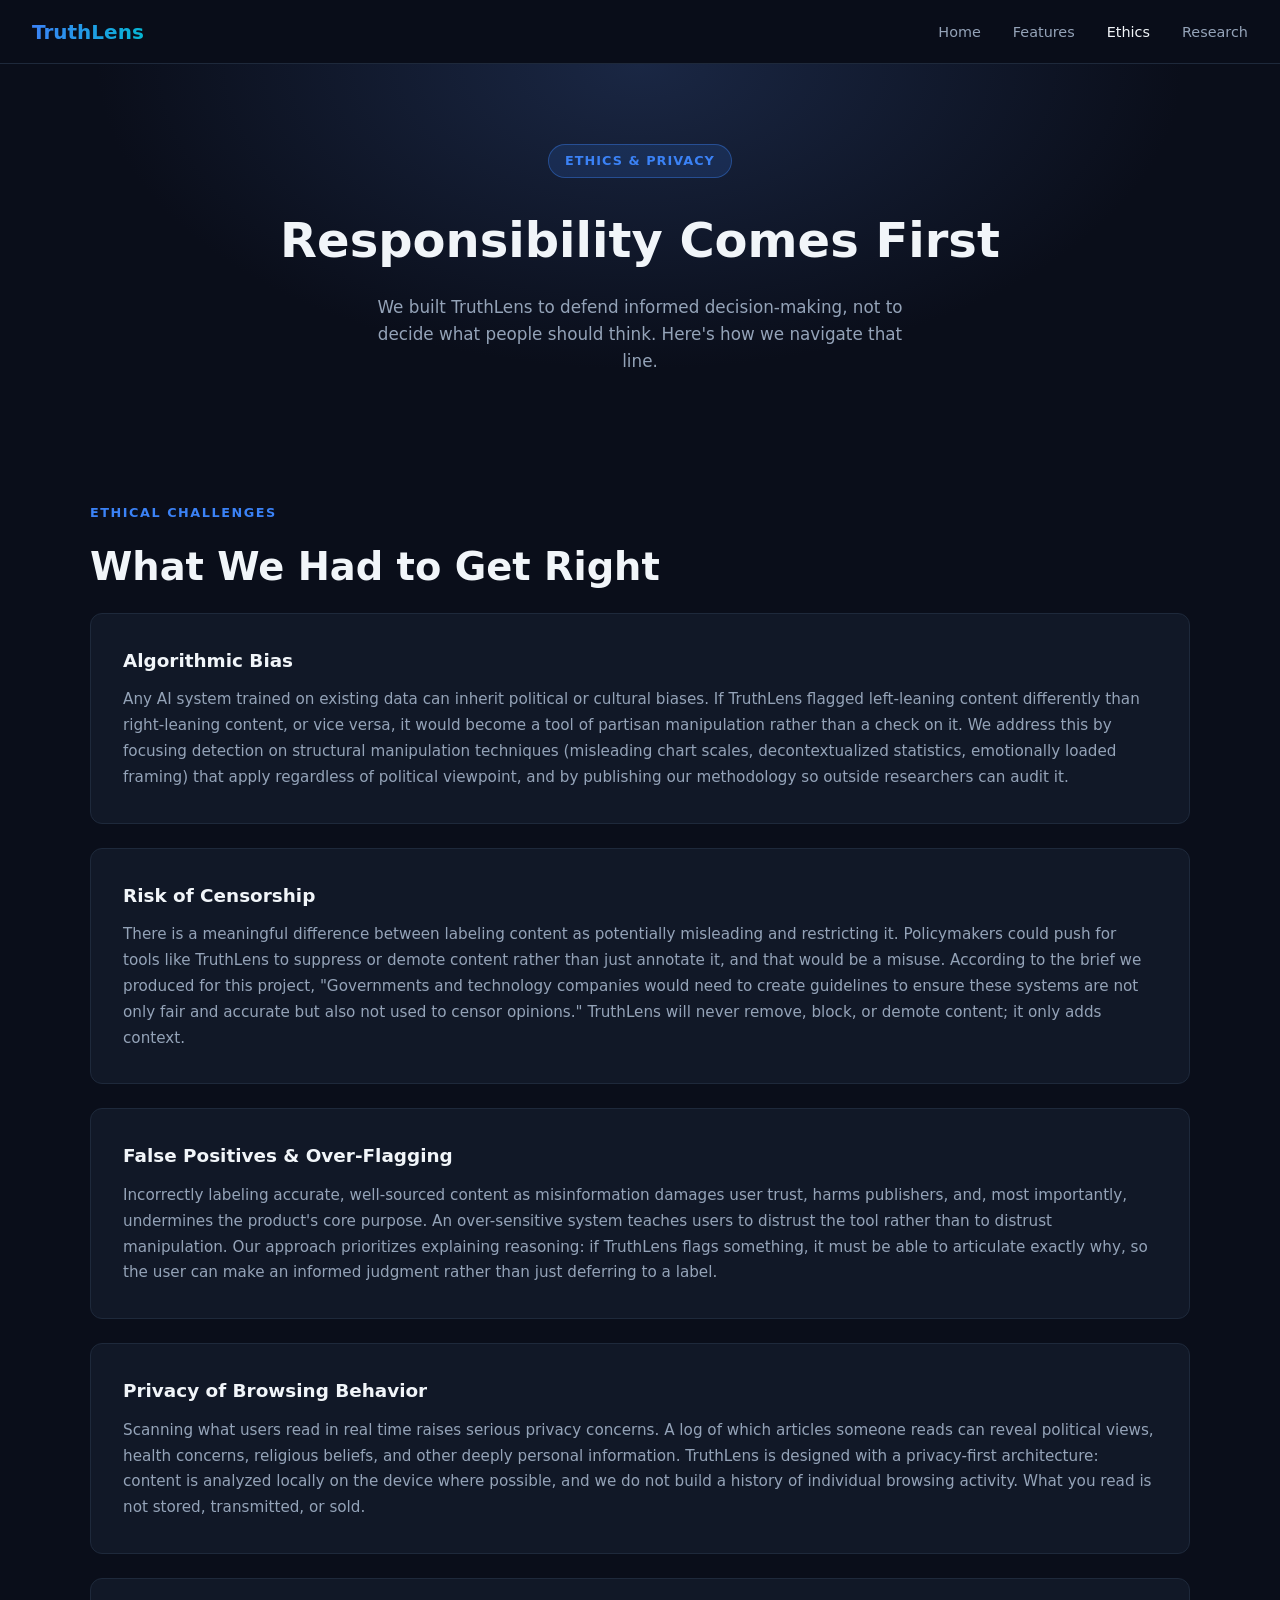
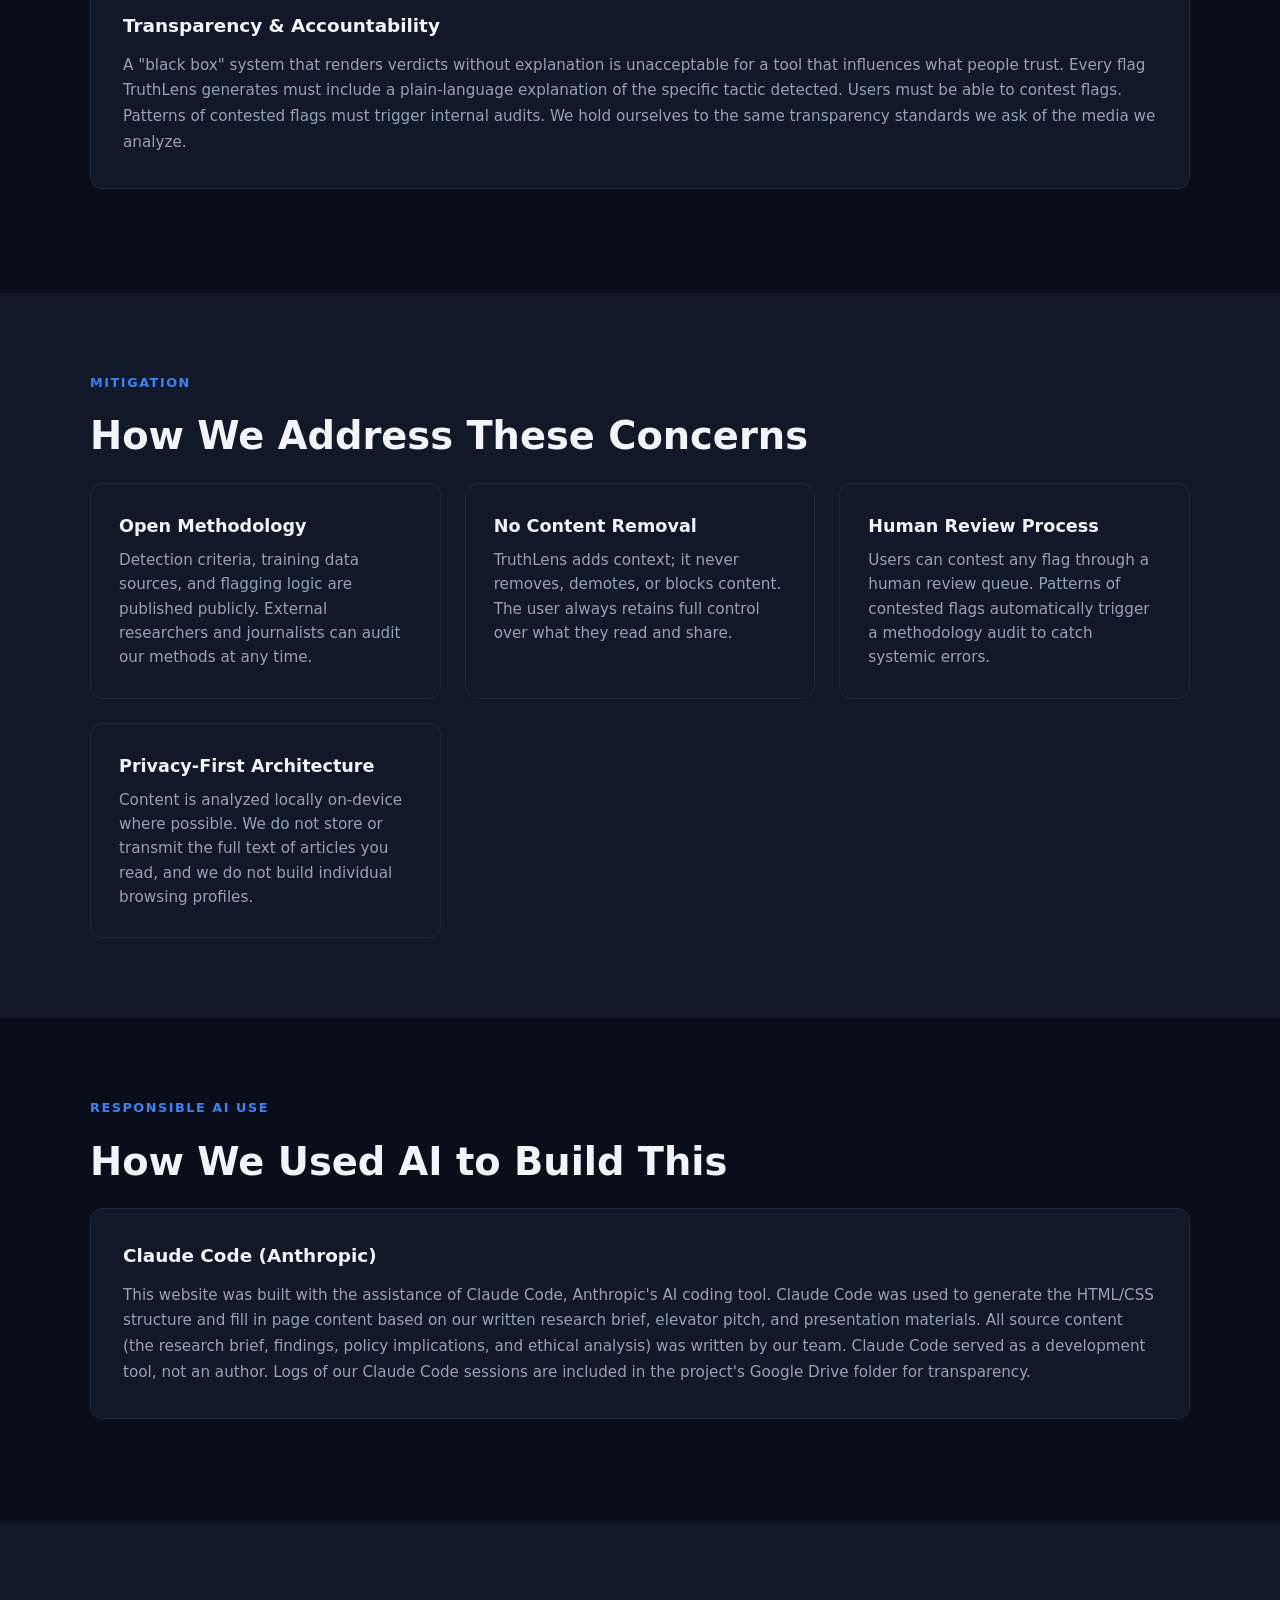
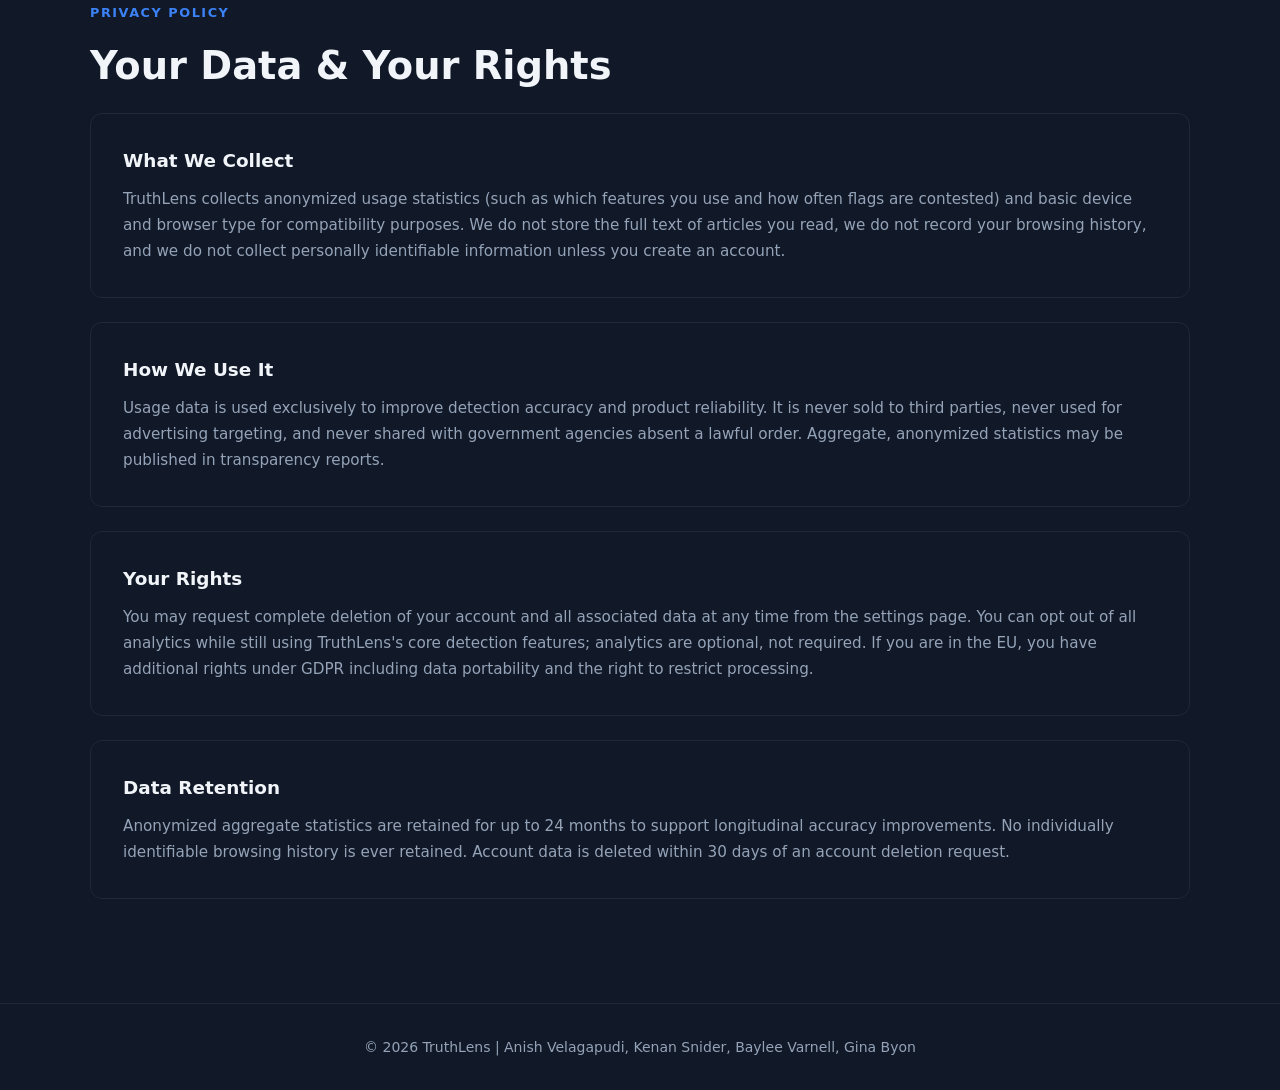
==== commit 7847cb21: "Even better website" ====
--- a/ethics.html
+++ b/ethics.html
@@ -3,7 +3,7 @@
 <head>
   <meta charset="UTF-8" />
   <meta name="viewport" content="width=device-width, initial-scale=1.0" />
-  <title>Ethics &amp; Privacy — TruthLens</title>
+  <title>Ethics &amp; Privacy: TruthLens</title>
   <link rel="stylesheet" href="style.css" />
 </head>
 <body>
@@ -21,7 +21,7 @@
   <div class="page-header">
     <div class="hero-badge">Ethics &amp; Privacy</div>
     <h1>Responsibility Comes First</h1>
-    <p>We built TruthLens to defend informed decision-making — not to decide what people should think. Here's how we navigate that line.</p>
+    <p>We built TruthLens to defend informed decision-making, not to decide what people should think. Here's how we navigate that line.</p>
   </div>
 
   <!-- ETHICAL CHALLENGES -->
@@ -32,17 +32,17 @@
 
       <div class="ethics-block">
         <h3>Algorithmic Bias</h3>
-        <p>Any AI system trained on existing data can inherit political or cultural biases. If TruthLens flagged left-leaning content differently than right-leaning content — or vice versa — it would become a tool of partisan manipulation rather than a check on it. We address this by focusing detection on structural manipulation techniques (misleading chart scales, decontextualized statistics, emotionally loaded framing) that apply regardless of political viewpoint, and by publishing our methodology so outside researchers can audit it.</p>
+        <p>Any AI system trained on existing data can inherit political or cultural biases. If TruthLens flagged left-leaning content differently than right-leaning content, or vice versa, it would become a tool of partisan manipulation rather than a check on it. We address this by focusing detection on structural manipulation techniques (misleading chart scales, decontextualized statistics, emotionally loaded framing) that apply regardless of political viewpoint, and by publishing our methodology so outside researchers can audit it.</p>
       </div>
 
       <div class="ethics-block">
         <h3>Risk of Censorship</h3>
-        <p>There is a meaningful difference between labeling content as potentially misleading and restricting it. Policymakers could push for tools like TruthLens to suppress or demote content rather than just annotate it — and that would be a misuse. According to the brief we produced for this project, "Governments and technology companies would need to create guidelines to ensure these systems are not only fair and accurate but also not used to censor opinions." TruthLens will never remove, block, or demote content; it only adds context.</p>
+        <p>There is a meaningful difference between labeling content as potentially misleading and restricting it. Policymakers could push for tools like TruthLens to suppress or demote content rather than just annotate it, and that would be a misuse. According to the brief we produced for this project, "Governments and technology companies would need to create guidelines to ensure these systems are not only fair and accurate but also not used to censor opinions." TruthLens will never remove, block, or demote content; it only adds context.</p>
       </div>
 
       <div class="ethics-block">
         <h3>False Positives &amp; Over-Flagging</h3>
-        <p>Incorrectly labeling accurate, well-sourced content as misinformation damages user trust, harms publishers, and — most importantly — undermines the product's core purpose. An over-sensitive system teaches users to distrust the tool rather than to distrust manipulation. Our approach prioritizes explaining reasoning: if TruthLens flags something, it must be able to articulate exactly why, so the user can make an informed judgment rather than just deferring to a label.</p>
+        <p>Incorrectly labeling accurate, well-sourced content as misinformation damages user trust, harms publishers, and, most importantly, undermines the product's core purpose. An over-sensitive system teaches users to distrust the tool rather than to distrust manipulation. Our approach prioritizes explaining reasoning: if TruthLens flags something, it must be able to articulate exactly why, so the user can make an informed judgment rather than just deferring to a label.</p>
       </div>
 
       <div class="ethics-block">
@@ -64,22 +64,18 @@
       <h2 class="section-title">How We Address These Concerns</h2>
       <div class="card-grid">
         <div class="card">
-          <div class="card-icon">🔍</div>
           <h3>Open Methodology</h3>
           <p>Detection criteria, training data sources, and flagging logic are published publicly. External researchers and journalists can audit our methods at any time.</p>
         </div>
         <div class="card">
-          <div class="card-icon">🚫</div>
           <h3>No Content Removal</h3>
-          <p>TruthLens adds context — it never removes, demotes, or blocks content. The user always retains full control over what they read and share.</p>
+          <p>TruthLens adds context; it never removes, demotes, or blocks content. The user always retains full control over what they read and share.</p>
         </div>
         <div class="card">
-          <div class="card-icon">✋</div>
           <h3>Human Review Process</h3>
           <p>Users can contest any flag through a human review queue. Patterns of contested flags automatically trigger a methodology audit to catch systemic errors.</p>
         </div>
         <div class="card">
-          <div class="card-icon">🔒</div>
           <h3>Privacy-First Architecture</h3>
           <p>Content is analyzed locally on-device where possible. We do not store or transmit the full text of articles you read, and we do not build individual browsing profiles.</p>
         </div>
@@ -94,7 +90,7 @@
       <h2 class="section-title">How We Used AI to Build This</h2>
       <div class="ethics-block">
         <h3>Claude Code (Anthropic)</h3>
-        <p>This website was built with the assistance of Claude Code, Anthropic's AI coding tool. Claude Code was used to generate the HTML/CSS structure and fill in page content based on our written research brief, elevator pitch, and presentation materials. All source content — the research brief, findings, policy implications, and ethical analysis — was written by our team. Claude Code served as a development tool, not an author. Logs of our Claude Code sessions are included in the project's Google Drive folder for transparency.</p>
+        <p>This website was built with the assistance of Claude Code, Anthropic's AI coding tool. Claude Code was used to generate the HTML/CSS structure and fill in page content based on our written research brief, elevator pitch, and presentation materials. All source content (the research brief, findings, policy implications, and ethical analysis) was written by our team. Claude Code served as a development tool, not an author. Logs of our Claude Code sessions are included in the project's Google Drive folder for transparency.</p>
       </div>
     </div>
   </section>
@@ -107,7 +103,7 @@
 
       <div class="ethics-block">
         <h3>What We Collect</h3>
-        <p>TruthLens collects anonymized usage statistics — such as which features you use and how often flags are contested — and basic device and browser type for compatibility purposes. We do not store the full text of articles you read, we do not record your browsing history, and we do not collect personally identifiable information unless you create an account.</p>
+        <p>TruthLens collects anonymized usage statistics (such as which features you use and how often flags are contested) and basic device and browser type for compatibility purposes. We do not store the full text of articles you read, we do not record your browsing history, and we do not collect personally identifiable information unless you create an account.</p>
       </div>
 
       <div class="ethics-block">
@@ -117,7 +113,7 @@
 
       <div class="ethics-block">
         <h3>Your Rights</h3>
-        <p>You may request complete deletion of your account and all associated data at any time from the settings page. You can opt out of all analytics while still using TruthLens's core detection features — analytics are optional, not required. If you are in the EU, you have additional rights under GDPR including data portability and the right to restrict processing.</p>
+        <p>You may request complete deletion of your account and all associated data at any time from the settings page. You can opt out of all analytics while still using TruthLens's core detection features; analytics are optional, not required. If you are in the EU, you have additional rights under GDPR including data portability and the right to restrict processing.</p>
       </div>
 
       <div class="ethics-block">
@@ -128,7 +124,7 @@
   </section>
 
   <footer>
-    <p>&copy; 2026 TruthLens — Anish Velagapudi, Kenan Snider, Baylee Varnell, Gina Byon</p>
+    <p>&copy; 2026 TruthLens | Anish Velagapudi, Kenan Snider, Baylee Varnell, Gina Byon</p>
   </footer>
 
 </body>
